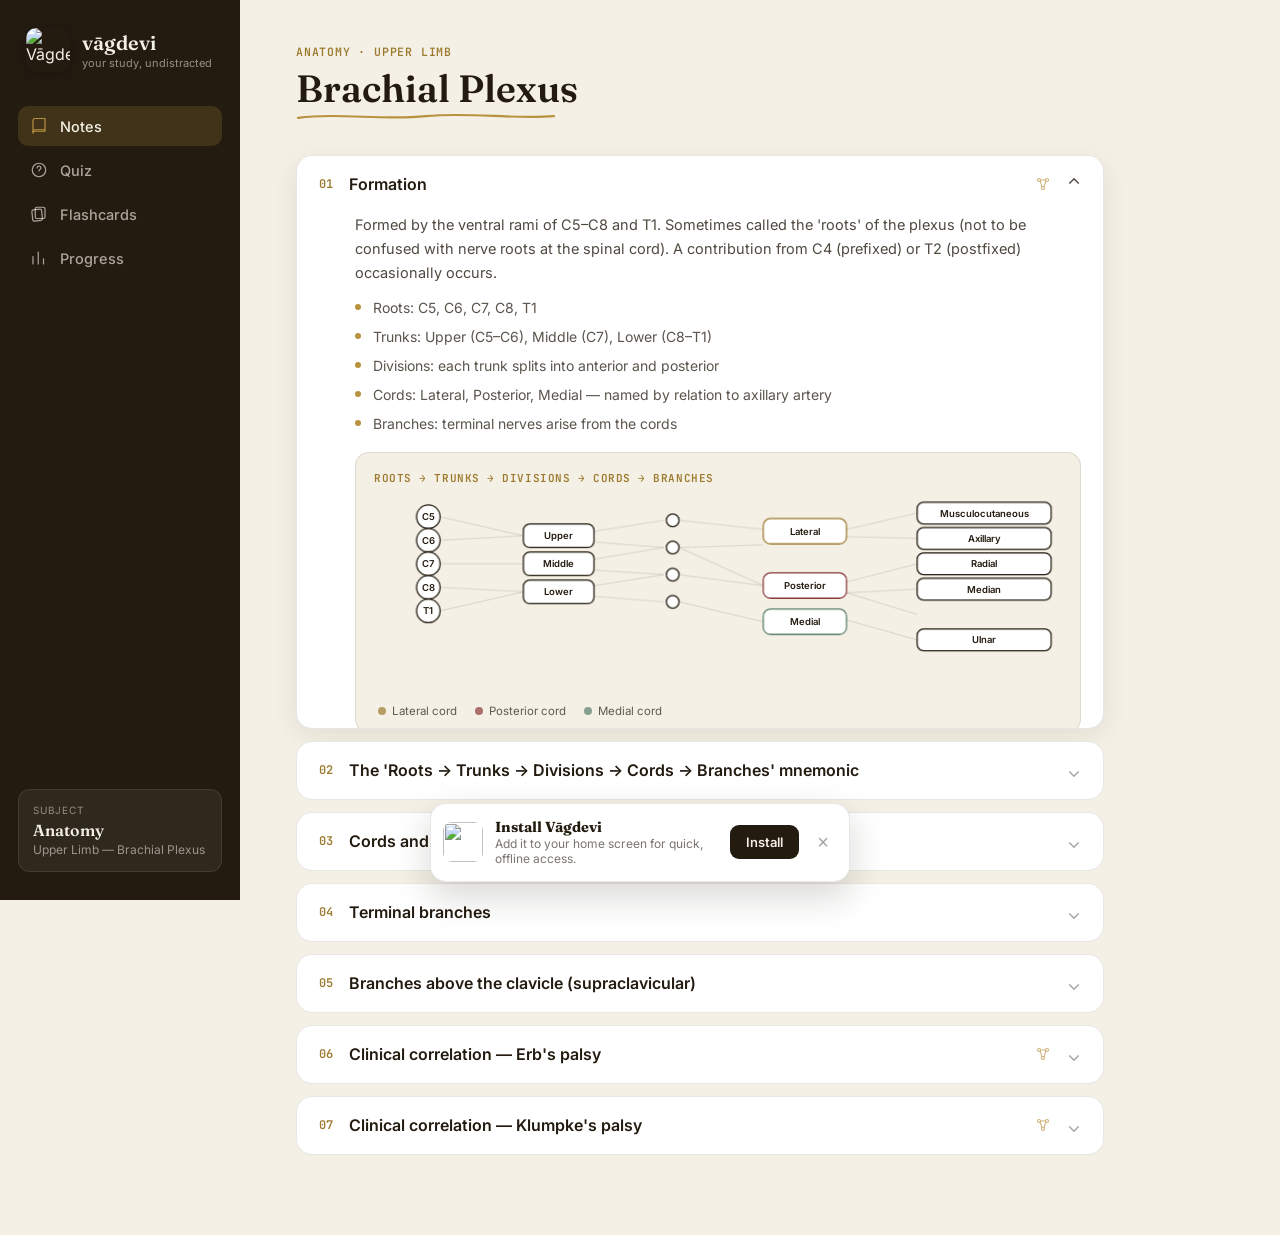
==== index.html @ d137d088 ".nojekyll" ====
<!DOCTYPE html>
<html lang="en">
<head>
  <meta charset="UTF-8" />
  <meta name="viewport" content="width=device-width, initial-scale=1, viewport-fit=cover" />
  <title>Vāgdevi — Anatomy</title>
  <meta name="description" content="Notes, quizzes, and flashcards for MBBS anatomy, biochemistry, and physiology." />

  <!-- PWA manifest -->
  <link rel="manifest" href="manifest.json" />
  <meta name="theme-color" content="#231B10" />

  <!-- iOS home-screen install support -->
  <meta name="apple-mobile-web-app-capable" content="yes" />
  <meta name="apple-mobile-web-app-status-bar-style" content="black-translucent" />
  <meta name="apple-mobile-web-app-title" content="Vāgdevi" />
  <link rel="apple-touch-icon" href="icons/apple-touch-icon.png" />

  <!-- favicons -->
  <link rel="icon" type="image/png" sizes="32x32" href="icons/favicon-32.png" />
  <link rel="icon" type="image/png" sizes="16x16" href="icons/favicon-16.png" />

  <link rel="preconnect" href="https://fonts.googleapis.com" />
  <link rel="preconnect" href="https://fonts.gstatic.com" crossorigin />
  <link href="https://fonts.googleapis.com/css2?family=Fraunces:opsz,wght@9..144,400;9..144,500;9..144,600;9..144,700&family=Inter:wght@400;500;600;700&family=JetBrains+Mono:wght@400;500;600&display=swap" rel="stylesheet" />

  <link rel="stylesheet" href="styles.css" />
</head>
<body>
  <div id="app" class="app"></div>

  <!-- Install prompt banner (shown by app.js when eligible) -->
  <div id="install-banner" class="install-banner" hidden>
    <img src="icons/icon-96.png" alt="" class="install-banner-icon" />
    <div class="install-banner-text">
      <strong>Install Vāgdevi</strong>
      <span>Add it to your home screen for quick, offline access.</span>
    </div>
    <button id="install-btn" class="install-banner-btn">Install</button>
    <button id="install-dismiss" class="install-banner-dismiss" aria-label="Dismiss">×</button>
  </div>

  <script src="app.js"></script>
  <script>
    if ("serviceWorker" in navigator) {
      window.addEventListener("load", () => {
        navigator.serviceWorker.register("service-worker.js").catch((err) => {
          console.warn("Service worker registration failed:", err);
        });
      });
    }

    // Install prompt handling (Android/desktop Chrome — beforeinstallprompt)
    let deferredInstallPrompt = null;
    const banner = document.getElementById("install-banner");
    const installBtn = document.getElementById("install-btn");
    const dismissBtn = document.getElementById("install-dismiss");

    window.addEventListener("beforeinstallprompt", (e) => {
      e.preventDefault();
      deferredInstallPrompt = e;
      if (!localStorage.getItem("vagdevi-install-dismissed")) {
        banner.hidden = false;
      }
    });

    installBtn?.addEventListener("click", async () => {
      banner.hidden = true;
      if (deferredInstallPrompt) {
        deferredInstallPrompt.prompt();
        await deferredInstallPrompt.userChoice;
        deferredInstallPrompt = null;
      }
    });

    dismissBtn?.addEventListener("click", () => {
      banner.hidden = true;
      localStorage.setItem("vagdevi-install-dismissed", "1");
    });

    window.addEventListener("appinstalled", () => {
      banner.hidden = true;
    });
  </script>
</body>
</html>
---- styles.css ----
:root{
  --ink:#231B10;
  --parchment:#F4F0E6;
  --parchment-dim:#EAE2D1;
  --gold:#B8923F;
  --gold-deep:#9C7A2E;
  --sage:#5A7D6B;
  --deep-red:#8B3A3A;
  --line: rgba(35,27,16,0.1);
  --radius: 16px;
}
*{box-sizing:border-box;}
html,body{ margin:0; padding:0; }
body{
  font-family: 'Inter', sans-serif;
  background: var(--parchment);
  color: var(--ink);
}
@media (prefers-reduced-motion: reduce){
  *{animation-duration:0.001ms !important; transition-duration:0.001ms !important;}
}

.app{
  display:flex;
  min-height:100vh;
  background: var(--parchment);
  color: var(--ink);
  opacity:0;
  transition: opacity .6s ease;
}
.app.is-loaded{ opacity:1; }

/* ---------- Sidebar ---------- */
.sidebar{
  width: 240px;
  flex-shrink:0;
  background: var(--ink);
  color: var(--parchment);
  display:flex;
  flex-direction:column;
  padding: 28px 18px;
  position:sticky;
  top:0;
  height:100vh;
}
.brand{ display:flex; align-items:center; gap:12px; padding: 0 8px 28px; }
.brand-logo{
  width:44px; height:44px; border-radius:10px; flex-shrink:0;
  object-fit:cover;
  box-shadow: 0 2px 10px rgba(0,0,0,0.25);
  animation: logoPop .6s cubic-bezier(.34,1.56,.64,1) both;
}
@keyframes logoPop{ from{ transform:scale(.6) rotate(-8deg); opacity:0;} to{ transform:scale(1) rotate(0); opacity:1; } }
.brand-name{ font-family:'Fraunces', serif; font-size:20px; font-weight:600; letter-spacing:.2px; }
.brand-tag{ font-size:11px; opacity:.55; margin-top:1px; }

.nav{ display:flex; flex-direction:column; gap:4px; margin-top:6px; }
.nav-item{
  display:flex; align-items:center; gap:12px;
  padding:11px 12px; border-radius:10px;
  background:transparent; border:none; color:rgba(244,240,230,0.65);
  font-family:'Inter',sans-serif; font-size:14.5px; font-weight:500;
  cursor:pointer; text-align:left;
  transition: background .2s ease, color .2s ease, transform .15s ease;
}
.nav-item:hover{ background: rgba(244,240,230,0.07); color: var(--parchment); transform: translateX(2px); }
.nav-item.is-active{ background: rgba(184,146,63,0.2); color: var(--parchment); }
.nav-item.is-active .nav-icon{ color: var(--gold); }
.nav-icon{ width:18px; height:18px; flex-shrink:0; transition: transform .2s ease; }
.nav-item:hover .nav-icon{ transform: scale(1.1); }

.sidebar-module{
  margin-top:auto;
  padding: 14px;
  border-radius: 12px;
  background: rgba(244,240,230,0.06);
  border: 1px solid rgba(244,240,230,0.1);
}
.module-eyebrow{ font-size:10px; text-transform:uppercase; letter-spacing:.08em; opacity:.5; margin-bottom:4px;}
.module-name{ font-family:'Fraunces', serif; font-size:16px; font-weight:600; }
.module-sub{ font-size:12px; opacity:.55; margin-top:2px; }

/* ---------- Main ---------- */
.main{ flex:1; padding: 44px 56px 80px; max-width: 920px; }
.view-head{ margin-bottom: 32px; }
.view-head-row{ display:flex; align-items:flex-end; justify-content:space-between; gap:16px; }
.eyebrow{
  font-family:'JetBrains Mono', monospace;
  font-size:11.5px; letter-spacing:.07em; text-transform:uppercase;
  color: var(--gold-deep); margin-bottom:10px; font-weight:600;
}

.ink-wrap{ position:relative; display:inline-block; }
.ink-h{ font-family:'Fraunces', serif; font-weight:600; color:var(--ink); margin:0; line-height:1.05; }
.ink-h-lg{ font-size: 38px; }
.ink-h-md{ font-size: 24px; }
.ink-sub{ font-size:14px; opacity:.6; margin: 6px 0 0; max-width:480px; }
.ink-svg{ width:100%; max-width:260px; height:12px; display:block; margin-top:2px; }
.ink-path{ animation: ink-draw 0.9s 0.15s cubic-bezier(.65,0,.35,1) forwards; }
@keyframes ink-draw{ to{ stroke-dashoffset:0; } }

.fade-in{ animation: fadeIn .45s ease both; }
@keyframes fadeIn{ from{ opacity:0; transform:translateY(8px);} to{opacity:1; transform:translateY(0);} }

/* ---------- Notes ---------- */
.notes-list{ display:flex; flex-direction:column; gap:12px; }
.note-card{
  background: #fff;
  border:1px solid var(--line);
  border-radius: var(--radius);
  overflow:hidden;
  animation: cardIn .5s cubic-bezier(.22,1,.36,1) both;
  transition: box-shadow .25s ease;
}
.note-card.is-open{ box-shadow: 0 8px 28px rgba(35,27,16,0.08); }
@keyframes cardIn{ from{opacity:0; transform:translateY(14px) scale(.99);} to{opacity:1; transform:translateY(0) scale(1);} }
.note-card-head{
  width:100%; display:flex; align-items:center; gap:16px;
  padding: 18px 22px; background:transparent; border:none; cursor:pointer;
  text-align:left; font-family:'Inter',sans-serif;
}
.note-index{ font-family:'JetBrains Mono', monospace; font-size:12px; color: var(--gold-deep); font-weight:600; }
.note-title{ flex:1; font-size:16px; font-weight:600; color:var(--ink); }
.note-diagram-flag{ width:16px; height:16px; color: var(--gold); opacity:.7; flex-shrink:0; }
.note-chevron{ font-size:18px; color: var(--ink); opacity:.4; transition: transform .35s cubic-bezier(.65,0,.35,1); display:inline-block; }
.note-chevron.is-open{ transform: rotate(180deg); opacity:.8; }
.note-card-body{ overflow:hidden; transition: max-height .5s cubic-bezier(.65,0,.35,1); max-height:0; }
.note-card-inner{ padding: 0 22px 22px 58px; }
.note-card-inner p{ font-size:14.5px; line-height:1.65; color: rgba(35,27,16,0.8); margin:0 0 12px; }
.note-card-inner ul{ margin:0; padding:0; list-style:none; display:flex; flex-direction:column; gap:8px; }
.note-card-inner li{
  font-size:14px; line-height:1.5; padding-left:18px; position:relative;
  color: rgba(35,27,16,0.75);
  animation: liIn .35s ease both;
}
@keyframes liIn{ from{opacity:0; transform:translateX(-6px);} to{opacity:1; transform:translateX(0);} }
.note-card-inner li::before{
  content:""; position:absolute; left:0; top:7px; width:6px; height:6px; border-radius:50%;
  background: var(--gold);
}

/* ---------- Diagrams ---------- */
.diagram-slot{ margin-top:18px; animation: fadeIn .5s ease both; }
.diagram-card{
  background: var(--parchment); border:1px solid var(--line); border-radius:14px;
  padding: 18px 18px 14px; overflow-x:auto;
}
.diagram-card-clinical{ max-width:340px; }
.diagram-tag{
  font-family:'JetBrains Mono', monospace; font-size:11px; text-transform:uppercase;
  letter-spacing:.05em; color: var(--gold-deep); margin-bottom:10px; font-weight:600;
}
.plexus-svg{ width:100%; height:auto; display:block; }
@media (max-width: 600px){
  .plexus-svg{ min-width:600px; }
}
.clinical-svg{ width:100%; max-width:280px; height:auto; display:block; margin:0 auto; }

.tier circle, .tier rect{
  fill: #fff; stroke: var(--ink); stroke-width:1.4;
  opacity:0; transform: scale(.85); transform-origin:center;
}
.tier text{
  font-family:'Inter',sans-serif; font-size:10.5px; font-weight:600; fill: var(--ink);
  text-anchor:middle; opacity:0;
}
.tier path{ stroke: var(--line); stroke-width:1.4; fill:none; opacity:0; }

.plexus-svg.is-in-view .tier-roots circle,
.plexus-svg.is-in-view .tier-roots text{ animation: popIn .4s ease forwards; }
.plexus-svg.is-in-view .tier-roots-lines path{ animation: lineIn .4s ease forwards; animation-delay: .35s; }
.plexus-svg.is-in-view .tier-trunks rect,
.plexus-svg.is-in-view .tier-trunks text{ animation: popIn .4s ease forwards; animation-delay:.55s; }
.plexus-svg.is-in-view .tier-trunk-lines path{ animation: lineIn .4s ease forwards; animation-delay: .85s; }
.plexus-svg.is-in-view .tier-divisions circle{ animation: popIn .4s ease forwards; animation-delay:1.05s; }
.plexus-svg.is-in-view .tier-div-lines path{ animation: lineIn .4s ease forwards; animation-delay: 1.25s; }
.plexus-svg.is-in-view .tier-cords rect,
.plexus-svg.is-in-view .tier-cords text{ animation: popIn .4s ease forwards; animation-delay:1.45s; }
.plexus-svg.is-in-view .tier-cord-lines path{ animation: lineIn .4s ease forwards; animation-delay: 1.75s; }
.plexus-svg.is-in-view .tier-branches rect,
.plexus-svg.is-in-view .tier-branches text{ animation: popIn .4s ease forwards; animation-delay:1.95s; }

@keyframes popIn{ from{ opacity:0; transform: scale(.8); } to{ opacity:1; transform: scale(1); } }
@keyframes lineIn{ from{ opacity:0; } to{ opacity:1; } }

.cord-lateral{ stroke: var(--gold-deep) !important; }
.cord-posterior{ stroke: var(--deep-red) !important; }
.cord-medial{ stroke: var(--sage) !important; }

.diagram-legend{ display:flex; gap:18px; margin-top:10px; padding-left:4px; flex-wrap:wrap; }
.diagram-legend span{ font-size:11.5px; opacity:.7; display:flex; align-items:center; gap:6px; }
.dot{ width:8px; height:8px; border-radius:50%; display:inline-block; }
.dot-lateral{ background: var(--gold-deep); }
.dot-posterior{ background: var(--deep-red); }
.dot-medial{ background: var(--sage); }

.body-outline{ stroke: var(--ink); stroke-width:2; opacity:0; fill:none; }
.clinical-svg.is-in-view .body-outline{ animation: lineIn .6s ease forwards; }
.arm-line{ stroke: var(--deep-red); stroke-width:3; fill:none; stroke-linecap:round; opacity:0; }
.clinical-svg.is-in-view .arm-line{ animation: lineIn .5s ease forwards; animation-delay:.4s; }
.hand-claw{ fill: var(--deep-red); opacity:0; }
.clinical-svg.is-in-view .hand-claw{ animation: popIn .4s ease forwards; animation-delay:.85s; }
.claw-fingers path{ stroke: var(--deep-red); stroke-width:2.4; stroke-linecap:round; opacity:0; }
.clinical-svg.is-in-view .claw-fingers path{ animation: lineIn .4s ease forwards; animation-delay:1s; }
.clinical-caption{ font-family:'Fraunces', serif; font-size:13px; font-weight:600; fill: var(--ink); opacity:0; }
.clinical-svg.is-in-view .clinical-caption{ animation: fadeInSvg .4s ease forwards; animation-delay:1.15s; }
@keyframes fadeInSvg{ from{ opacity:0; } to{ opacity:1; } }

.diagram-points{ margin:14px 0 0; padding:0; list-style:none; display:flex; flex-direction:column; gap:6px; }
.diagram-points li{ font-size:13px; padding-left:16px; position:relative; color: rgba(35,27,16,0.75); }
.diagram-points li::before{
  content:""; position:absolute; left:0; top:6px; width:5px; height:5px; border-radius:50%; background: var(--deep-red);
}

/* ---------- Quiz ---------- */
.quiz-progress-track{ height:5px; background: var(--parchment-dim); border-radius:99px; overflow:hidden; margin-bottom:8px; }
.quiz-progress-fill{ height:100%; background: var(--gold); border-radius:99px; transition: width .5s cubic-bezier(.65,0,.35,1); }
.quiz-meta{ font-size:12px; opacity:.5; font-family:'JetBrains Mono', monospace; margin-bottom:20px; }

.quiz-card{
  background:#fff; border:1px solid var(--line); border-radius: var(--radius);
  padding: 30px; animation: cardIn .45s ease both;
}
.quiz-question{ font-family:'Fraunces', serif; font-size:20px; font-weight:600; margin-bottom:22px; line-height:1.4; }
.quiz-options{ display:flex; flex-direction:column; gap:10px; }
.quiz-option{
  display:flex; align-items:center; gap:14px;
  padding: 14px 16px; border-radius:12px; border:1.5px solid var(--line);
  background:#fff; cursor:pointer; text-align:left; font-size:14.5px;
  transition: border-color .2s ease, background .2s ease, transform .15s ease;
  position:relative;
  animation: optIn .35s ease both;
  width:100%;
  font-family:'Inter',sans-serif;
}
@keyframes optIn{ from{ opacity:0; transform: translateY(6px);} to{ opacity:1; transform: translateY(0);} }
.quiz-option:hover:not(:disabled){ border-color: var(--gold); transform: translateX(3px); }
.quiz-option-letter{
  width:26px; height:26px; border-radius:50%; background: var(--parchment-dim);
  display:flex; align-items:center; justify-content:center; font-size:12px; font-weight:700;
  flex-shrink:0; font-family:'JetBrains Mono', monospace;
}
.quiz-option-icon{ width:18px; height:18px; margin-left:auto; animation: popIn .3s ease both; flex-shrink:0; }
.quiz-option.is-correct{ border-color: var(--sage); background: rgba(90,125,107,0.08); color: var(--sage); animation: correctPulse .4s ease; }
.quiz-option.is-correct .quiz-option-letter{ background: var(--sage); color:#fff; }
@keyframes correctPulse{ 0%{ transform: scale(1); } 40%{ transform: scale(1.02); } 100%{ transform: scale(1); } }
.quiz-option.is-wrong{ border-color: var(--deep-red); background: rgba(139,58,58,0.08); color: var(--deep-red); animation: shake .35s ease; }
@keyframes shake{ 0%,100%{ transform: translateX(0); } 25%{ transform: translateX(-4px); } 75%{ transform: translateX(4px); } }
.quiz-option.is-wrong .quiz-option-letter{ background: var(--deep-red); color:#fff; }
.quiz-option.is-disabled{ opacity:.45; }
.quiz-option:disabled{ cursor:default; }

.quiz-explain{
  margin-top:18px; padding:14px 16px; border-radius:10px;
  background: var(--parchment-dim); font-size:13.5px; line-height:1.5;
}
.quiz-next{ margin-top:18px; width:100%; }

.quiz-done{ text-align:center; padding: 50px 0; display:flex; flex-direction:column; align-items:center; gap:8px; }
.quiz-done-logo{ width:56px; height:56px; border-radius:12px; margin-bottom:10px; animation: logoPop .5s cubic-bezier(.34,1.56,.64,1) both; }
.quiz-done-ring{
  width:120px; height:120px; border-radius:50%;
  display:flex; align-items:center; justify-content:center; margin-bottom:14px;
  animation: ringIn .7s cubic-bezier(.34,1.56,.64,1) both;
}
@keyframes ringIn{ from{transform:scale(.7); opacity:0;} to{transform:scale(1); opacity:1;} }
.quiz-done-ring span{
  width:96px; height:96px; border-radius:50%; background:var(--parchment);
  display:flex; align-items:center; justify-content:center;
  font-family:'JetBrains Mono', monospace; font-weight:700; font-size:22px;
}
.quiz-done h3{ font-family:'Fraunces', serif; font-size:24px; margin:4px 0 0; }
.quiz-done p{ opacity:.6; font-size:14px; margin:0 0 14px; }

/* ---------- Flashcards ---------- */
.flash-stage{ display:flex; justify-content:center; padding: 28px 0; perspective: 1400px; }
.flash-card{
  width: 420px; height: 260px; position:relative; cursor:pointer;
  transform-style: preserve-3d; transition: transform .55s cubic-bezier(.65,0,.35,1);
}
.flash-card-enter{ animation: cardSlideIn .4s ease both; }
@keyframes cardSlideIn{ from{ opacity:0; transform: translateY(10px) scale(.97); } to{ opacity:1; transform: translateY(0) scale(1); } }
.flash-card.is-flipped{ transform: rotateY(180deg); }
.flash-card:hover{ transform: translateY(-3px); }
.flash-card.is-flipped:hover{ transform: rotateY(180deg) translateY(-3px); }
.flash-face{
  position:absolute; inset:0; backface-visibility:hidden;
  border-radius:18px; padding: 28px;
  display:flex; flex-direction:column; align-items:center; justify-content:center; text-align:center; gap:14px;
  box-shadow: 0 10px 30px rgba(35,27,16,0.1);
}
.flash-front{ background:#fff; border:1.5px solid var(--line); }
.flash-back{ background: var(--ink); color: var(--parchment); transform: rotateY(180deg); }
.flash-label{
  font-family:'JetBrains Mono', monospace; font-size:11px; text-transform:uppercase; letter-spacing:.08em;
  opacity:.5;
}
.flash-front .flash-label{ color: var(--gold-deep); opacity:1; }
.flash-back .flash-label{ color: var(--gold); opacity:1; }
.flash-face p{ font-family:'Fraunces', serif; font-size:21px; font-weight:600; line-height:1.4; margin:0; }
.flash-hint{ font-size:12px; opacity:.4; display:flex; align-items:center; gap:6px; position:absolute; bottom:18px; }
.flash-hint-icon{ width:13px; height:13px; }

.flash-counter{ text-align:center; font-family:'JetBrains Mono', monospace; font-size:12px; opacity:.5; margin-bottom:18px; }

.flash-rate{ display:flex; gap:12px; justify-content:center; }
.flash-rate-placeholder{ text-align:center; font-size:13px; opacity:.4; padding: 12px 0; }
.btn-rate{
  display:flex; align-items:center; gap:8px; padding: 12px 22px; border-radius:10px;
  border:1.5px solid var(--line); background:#fff; cursor:pointer; font-weight:600; font-size:14px;
  transition: transform .15s ease, background .2s ease;
  font-family:'Inter',sans-serif;
}
.btn-rate:hover{ transform: translateY(-2px) scale(1.02); }
.btn-rate-no{ color: var(--deep-red); border-color: rgba(139,58,58,0.3); }
.btn-rate-no:hover{ background: rgba(139,58,58,0.06); }
.btn-rate-yes{ color: var(--sage); border-color: rgba(90,125,107,0.3); }
.btn-rate-yes:hover{ background: rgba(90,125,107,0.06); }
.btn-icon{ width:16px; height:16px; }

.create-card{
  background:#fff; border:1px solid var(--line); border-radius:14px; padding:20px;
  display:flex; flex-direction:column; gap:10px; margin-bottom:24px;
}
.create-input{
  font-family:'Inter',sans-serif; font-size:14px; padding:11px 14px; border-radius:9px;
  border:1.5px solid var(--line); outline:none; transition: border-color .2s ease;
  width:100%;
}
.create-input:focus{ border-color: var(--gold); }
.create-textarea{ resize:vertical; min-height:60px; }
.create-actions{ display:flex; gap:10px; margin-top:4px; }

.custom-deck{ margin-top:32px; border-top:1px solid var(--line); padding-top:20px; }
.custom-deck-label{ font-size:12px; text-transform:uppercase; letter-spacing:.06em; opacity:.5; margin-bottom:10px; font-weight:600; }
.custom-deck-item{
  display:flex; align-items:center; justify-content:space-between;
  padding: 10px 14px; border-radius:9px; background:#fff; border:1px solid var(--line); margin-bottom:6px;
  font-size:13.5px;
  transition: transform .15s ease;
}
.custom-deck-item:hover{ transform: translateX(2px); }
.icon-btn{ background:none; border:none; cursor:pointer; opacity:.4; padding:4px; transition: opacity .2s ease, color .2s ease; }
.icon-btn:hover{ opacity:1; color: var(--deep-red); }
.icon-btn-svg{ width:15px; height:15px; }

/* ---------- Progress ---------- */
.progress-grid{ display:grid; grid-template-columns: repeat(2, 1fr); gap:14px; margin-bottom:32px; }
.stat-card{
  background:#fff; border:1px solid var(--line); border-radius:16px; padding:22px;
  animation: cardIn .45s ease both;
  transition: transform .2s ease, box-shadow .2s ease;
}
.stat-card:hover{ transform: translateY(-3px); box-shadow: 0 10px 24px rgba(35,27,16,0.08); }
.stat-label{ font-size:12.5px; opacity:.55; margin-bottom:8px; font-weight:500; }
.stat-value{ font-family:'Fraunces', serif; font-size:34px; font-weight:600; }
.stat-accent .stat-value{ color: var(--gold-deep); }
.stat-sage .stat-value{ color: var(--sage); }
.stat-sub{ font-size:12px; opacity:.45; margin-top:6px; }

.empty-state{
  text-align:center; padding: 40px 20px; color: rgba(35,27,16,0.5); font-size:14px;
  background: #fff; border:1px dashed var(--line); border-radius:16px;
}

.breakdown{ background:#fff; border:1px solid var(--line); border-radius:16px; padding:24px; }
.breakdown-label{ font-size:13px; font-weight:600; margin-bottom:16px; opacity:.7; }
.breakdown-row{ display:flex; align-items:center; gap:14px; padding:9px 0; animation: fadeIn .4s ease both; }
.breakdown-q{ flex:0 0 280px; font-size:13px; opacity:.75; overflow:hidden; text-overflow:ellipsis; white-space:nowrap; }
.breakdown-bar-track{ flex:1; height:7px; background: var(--parchment-dim); border-radius:99px; overflow:hidden; }
.breakdown-bar-fill{ height:100%; border-radius:99px; transition: width .6s cubic-bezier(.65,0,.35,1); }
.breakdown-pct{ font-family:'JetBrains Mono', monospace; font-size:12px; width:36px; text-align:right; opacity:.6; }

/* ---------- Buttons ---------- */
.btn-primary{
  background: var(--ink); color: var(--parchment); border:none; border-radius:10px;
  padding: 13px 22px; font-weight:600; font-size:14px; cursor:pointer;
  transition: transform .15s ease, background .2s ease;
  font-family:'Inter',sans-serif;
}
.btn-primary:hover{ transform: translateY(-2px); background:#352718; }
.btn-ghost{
  display:flex; align-items:center; gap:8px;
  background: transparent; border:1.5px solid var(--line); color: var(--ink); border-radius:10px;
  padding: 11px 18px; font-weight:600; font-size:13.5px; cursor:pointer;
  transition: border-color .2s ease, background .2s ease, transform .15s ease;
  font-family:'Inter',sans-serif;
}
.btn-ghost:hover{ border-color: var(--gold); background: rgba(184,146,63,0.06); transform: translateY(-1px); }

/* ---------- Install banner ---------- */
.install-banner{
  position:fixed; bottom:18px; left:50%; transform:translateX(-50%);
  width: calc(100% - 36px); max-width:420px;
  background:#fff; border:1px solid var(--line); border-radius:16px;
  box-shadow: 0 14px 36px rgba(35,27,16,0.18);
  padding: 14px 14px 14px 12px;
  display:flex; align-items:center; gap:12px;
  z-index:1000;
  animation: bannerUp .4s cubic-bezier(.22,1,.36,1) both;
}
@keyframes bannerUp{ from{ opacity:0; transform: translateX(-50%) translateY(16px); } to{ opacity:1; transform: translateX(-50%) translateY(0); } }
.install-banner-icon{ width:40px; height:40px; border-radius:9px; flex-shrink:0; }
.install-banner-text{ display:flex; flex-direction:column; flex:1; min-width:0; }
.install-banner-text strong{ font-family:'Fraunces', serif; font-size:14.5px; }
.install-banner-text span{ font-size:12px; opacity:.6; line-height:1.3; }
.install-banner-btn{
  background: var(--ink); color: var(--parchment); border:none; border-radius:9px;
  padding: 9px 16px; font-weight:600; font-size:13px; cursor:pointer; flex-shrink:0;
  font-family:'Inter',sans-serif;
  transition: background .2s ease;
}
.install-banner-btn:hover{ background:#352718; }
.install-banner-dismiss{
  background:none; border:none; font-size:20px; line-height:1; opacity:.4; cursor:pointer;
  padding:4px 6px; flex-shrink:0; color: var(--ink);
}
.install-banner-dismiss:hover{ opacity:.8; }

/* ---------- Responsive ---------- */
@media (max-width: 860px){
  .app{ flex-direction:column; }
  .sidebar{ width:100%; height:auto; position:relative; flex-direction:row; align-items:center; padding:16px 20px; }
  .brand{ padding:0; flex:1; }
  .nav{ flex-direction:row; margin:0; }
  .nav-item span{ display:none; }
  .sidebar-module{ display:none; }
  .main{ padding: 28px 20px 90px; }
  .ink-h-lg{ font-size:28px; }
  .flash-card{ width: 92vw; max-width:420px; }
  .progress-grid{ grid-template-columns: 1fr; }
  .breakdown-q{ flex-basis: 140px; }
  .diagram-card{ padding: 14px; }
}

/* focus visibility */
button:focus-visible, input:focus-visible, textarea:focus-visible{
  outline: 2px solid var(--gold); outline-offset:2px;
}
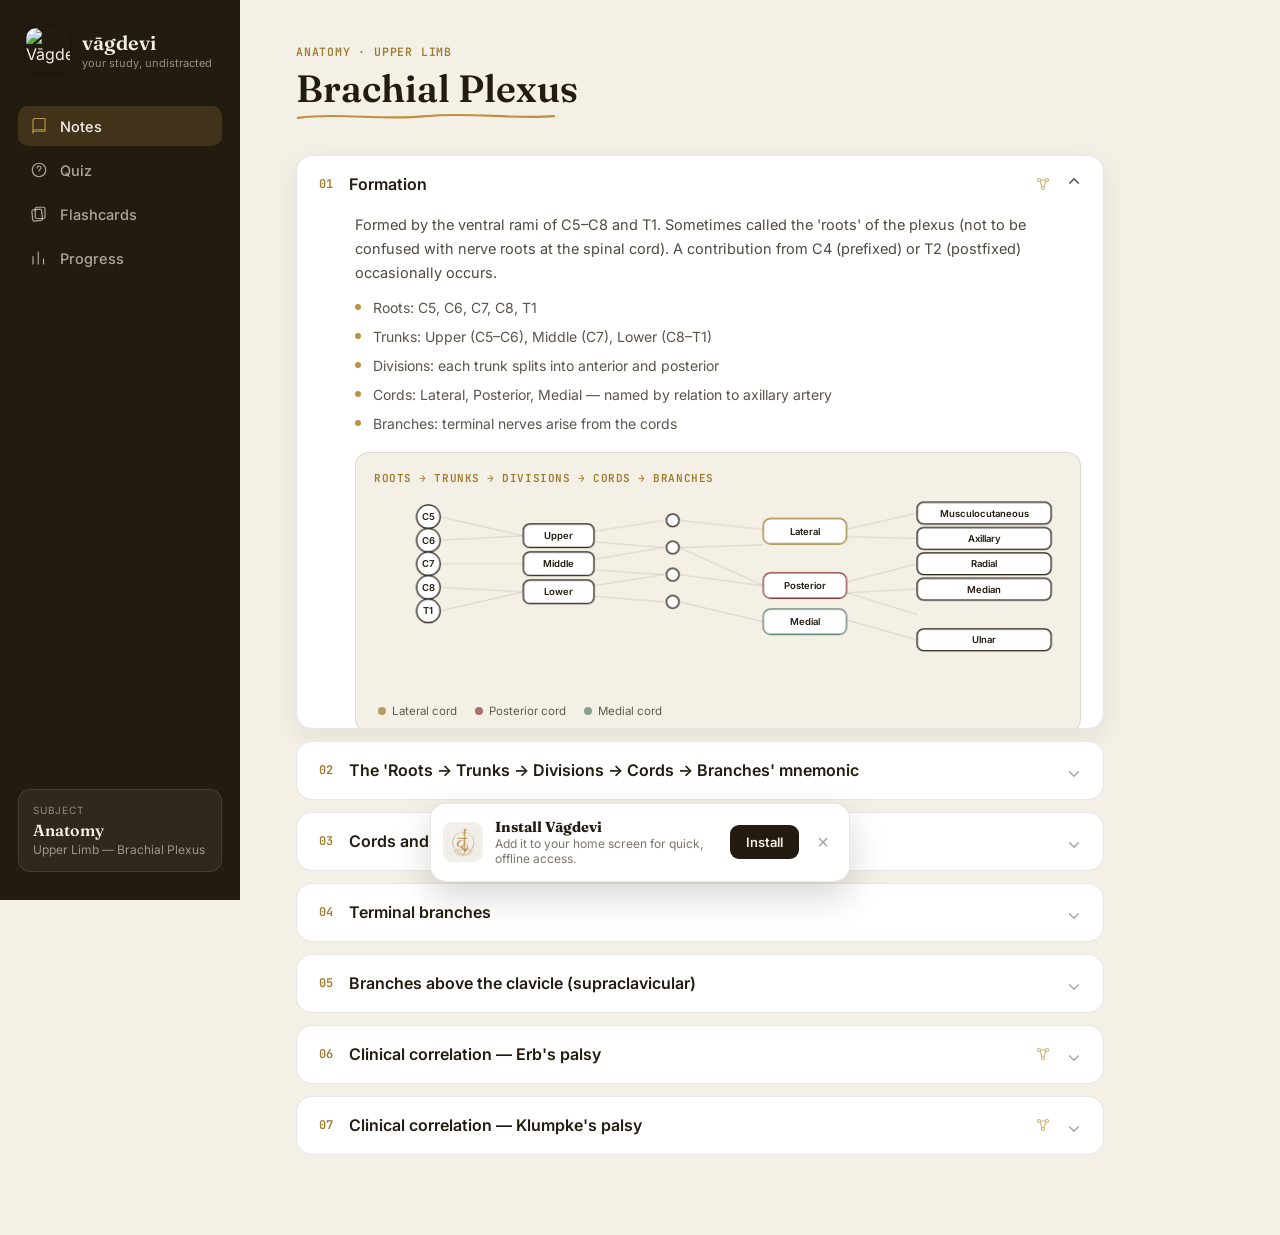
==== commit 568a59b1: "Add files via upload" ====
--- a/index.html
+++ b/index.html
@@ -14,11 +14,11 @@
   <meta name="apple-mobile-web-app-capable" content="yes" />
   <meta name="apple-mobile-web-app-status-bar-style" content="black-translucent" />
   <meta name="apple-mobile-web-app-title" content="Vāgdevi" />
-  <link rel="apple-touch-icon" href="icons/apple-touch-icon.png" />
+  <link rel="apple-touch-icon" href="./apple-touch-icon.png" />
 
   <!-- favicons -->
-  <link rel="icon" type="image/png" sizes="32x32" href="icons/favicon-32.png" />
-  <link rel="icon" type="image/png" sizes="16x16" href="icons/favicon-16.png" />
+  <link rel="icon" type="image/png" sizes="32x32" href="./favicon-32.png" />
+  <link rel="icon" type="image/png" sizes="16x16" href="./favicon-16.png" />
 
   <link rel="preconnect" href="https://fonts.googleapis.com" />
   <link rel="preconnect" href="https://fonts.gstatic.com" crossorigin />
@@ -31,7 +31,7 @@
 
   <!-- Install prompt banner (shown by app.js when eligible) -->
   <div id="install-banner" class="install-banner" hidden>
-    <img src="icons/icon-96.png" alt="" class="install-banner-icon" />
+    <img src="./icon-96.png" alt="" class="install-banner-icon" />
     <div class="install-banner-text">
       <strong>Install Vāgdevi</strong>
       <span>Add it to your home screen for quick, offline access.</span>
@@ -40,6 +40,14 @@
     <button id="install-dismiss" class="install-banner-dismiss" aria-label="Dismiss">×</button>
   </div>
 
+  <div id="debug-error" style="display:none; position:fixed; bottom:0; left:0; right:0; background:#8B3A3A; color:#fff; padding:14px; font-family:monospace; font-size:12px; z-index:99999; max-height:40vh; overflow:auto; white-space:pre-wrap;"></div>
+  <script>
+    window.addEventListener("error", (e) => {
+      const box = document.getElementById("debug-error");
+      box.style.display = "block";
+      box.textContent += `ERROR: ${e.message}\nFile: ${e.filename}:${e.lineno}:${e.colno}\n\n`;
+    });
+  </script>
   <script src="app.js"></script>
   <script>
     if ("serviceWorker" in navigator) {
